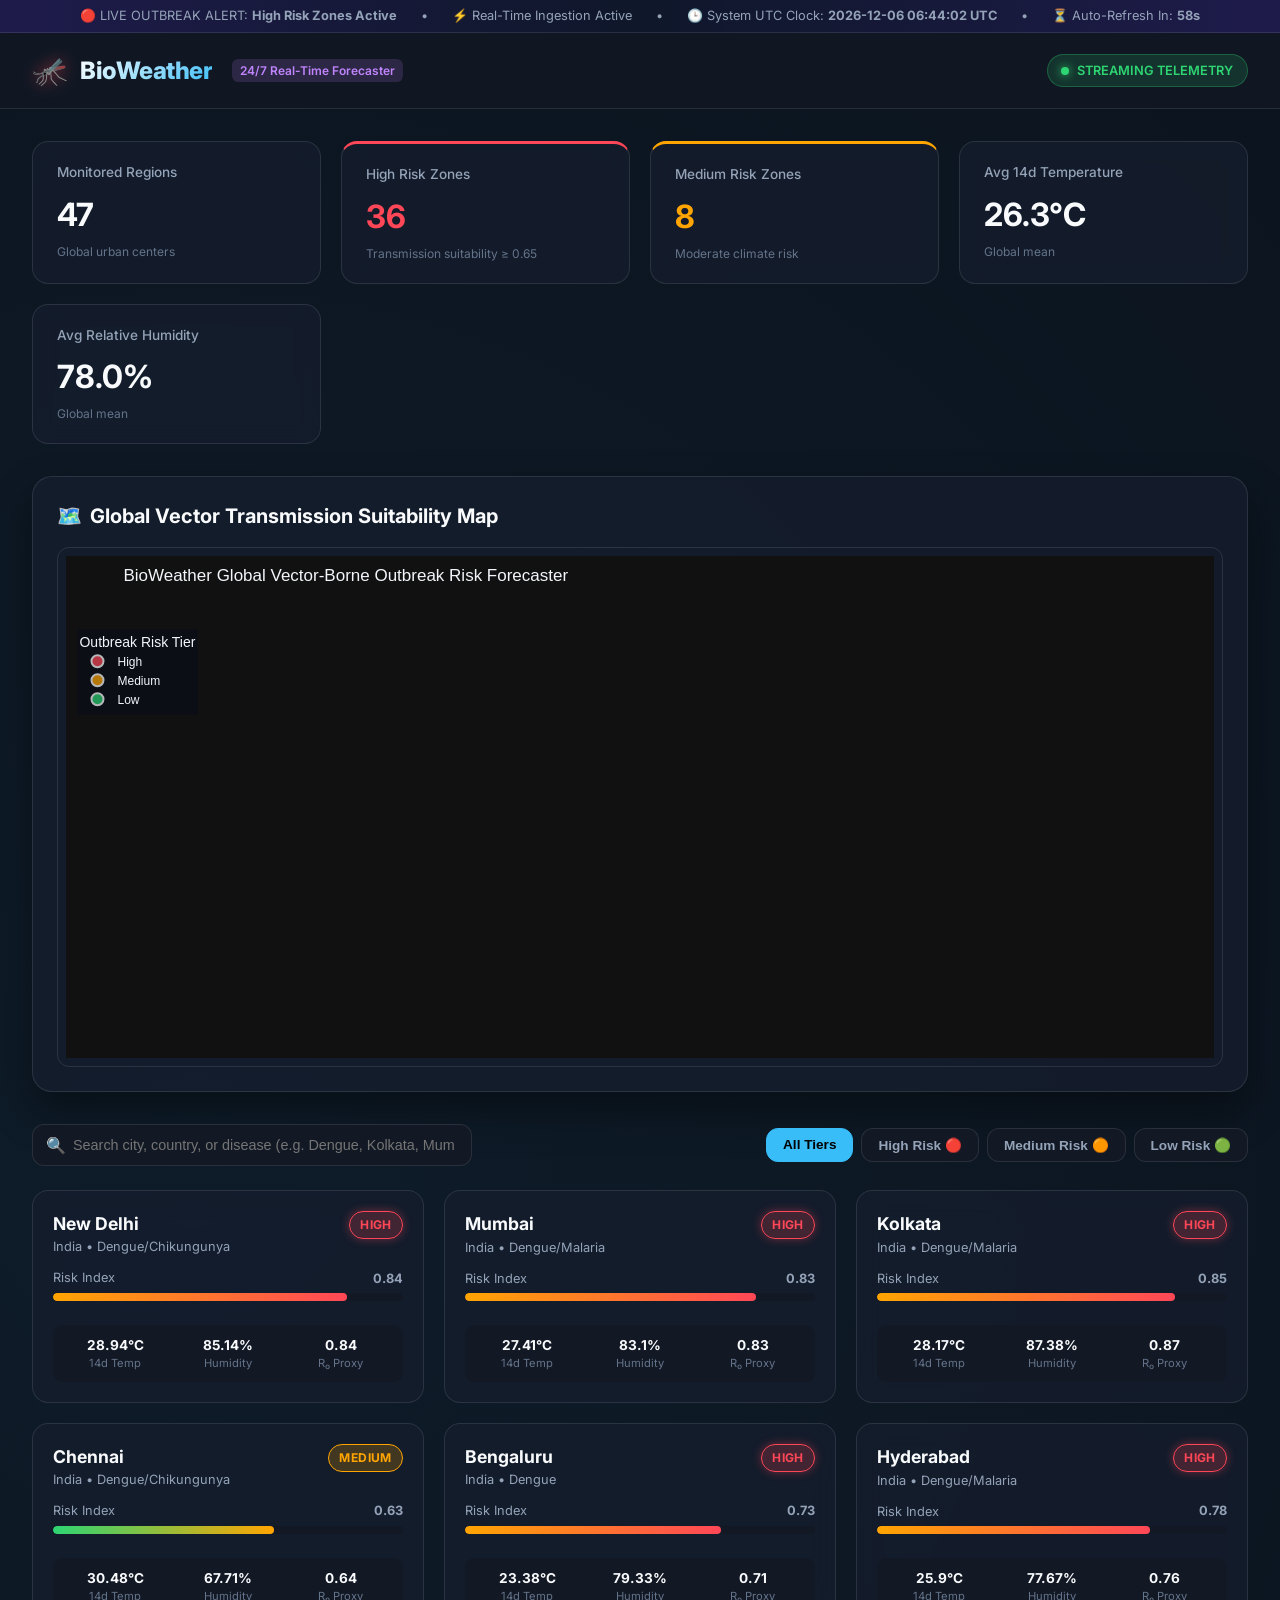
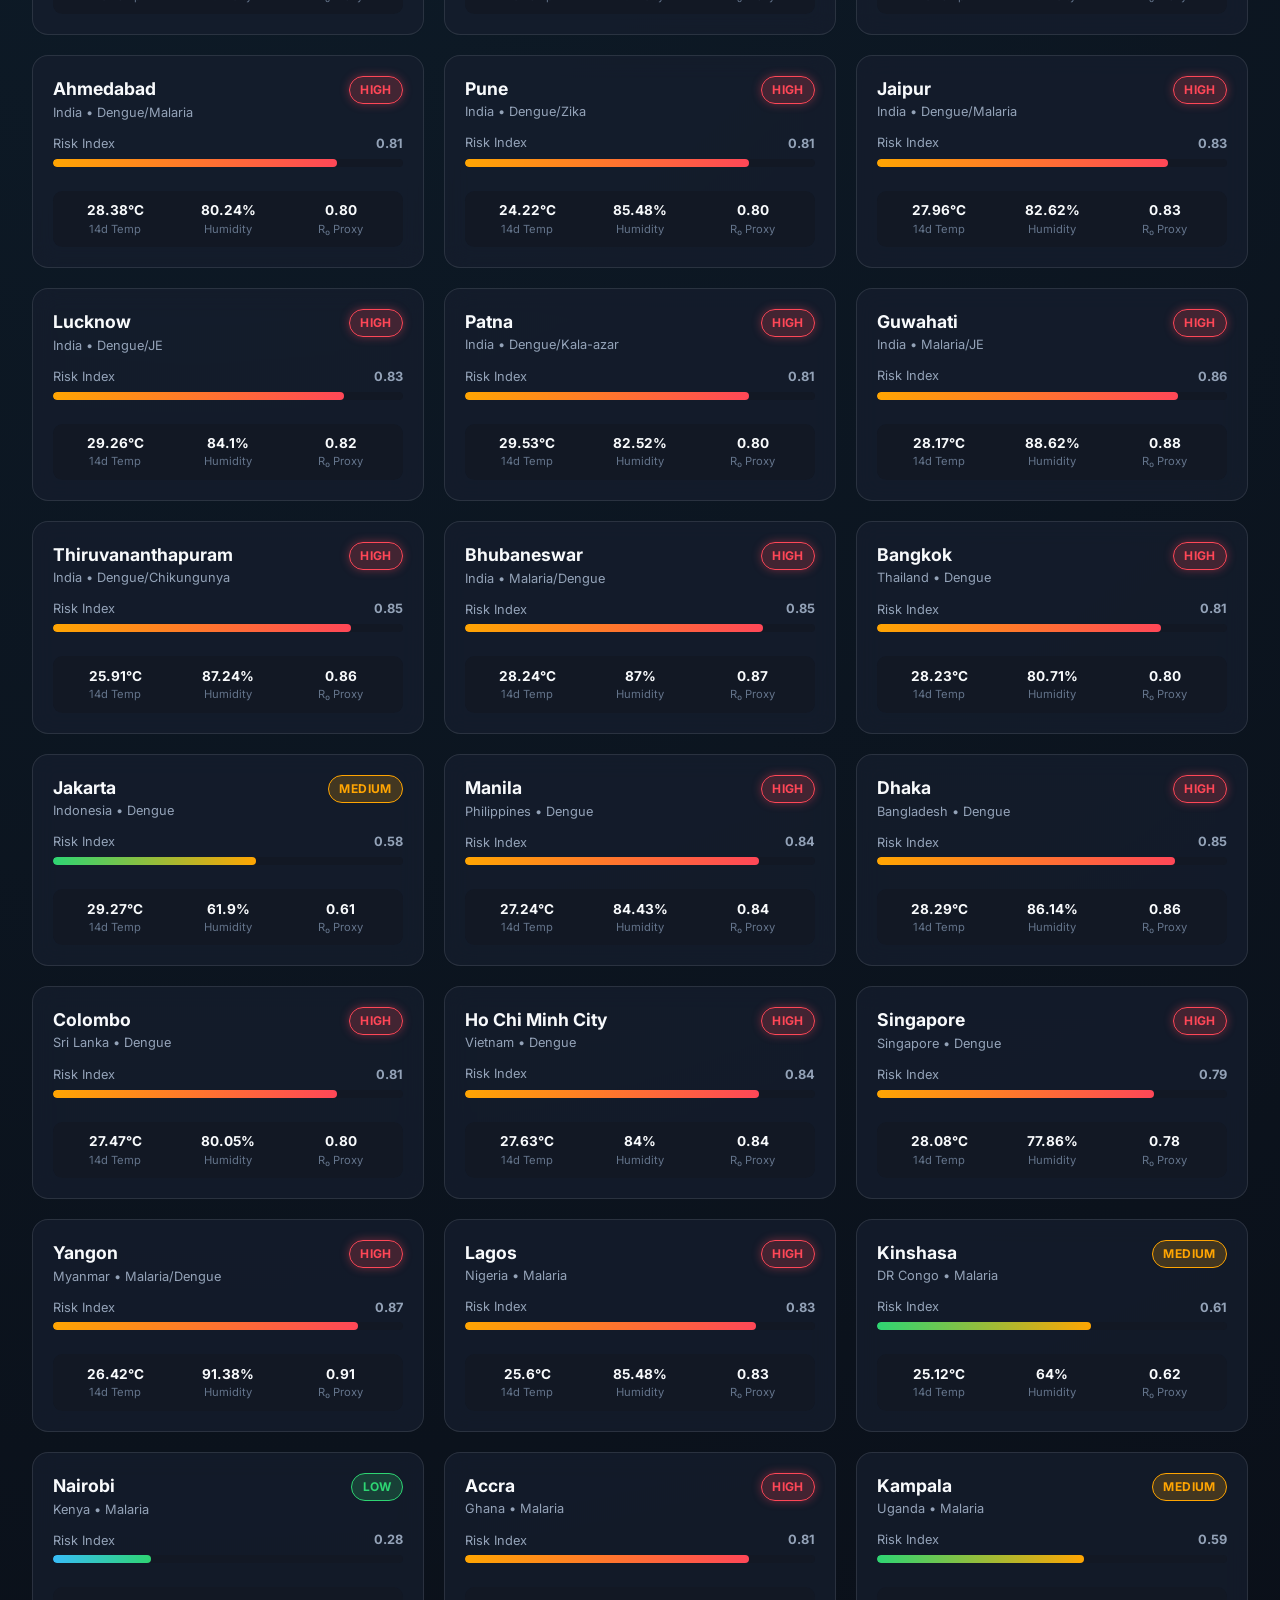
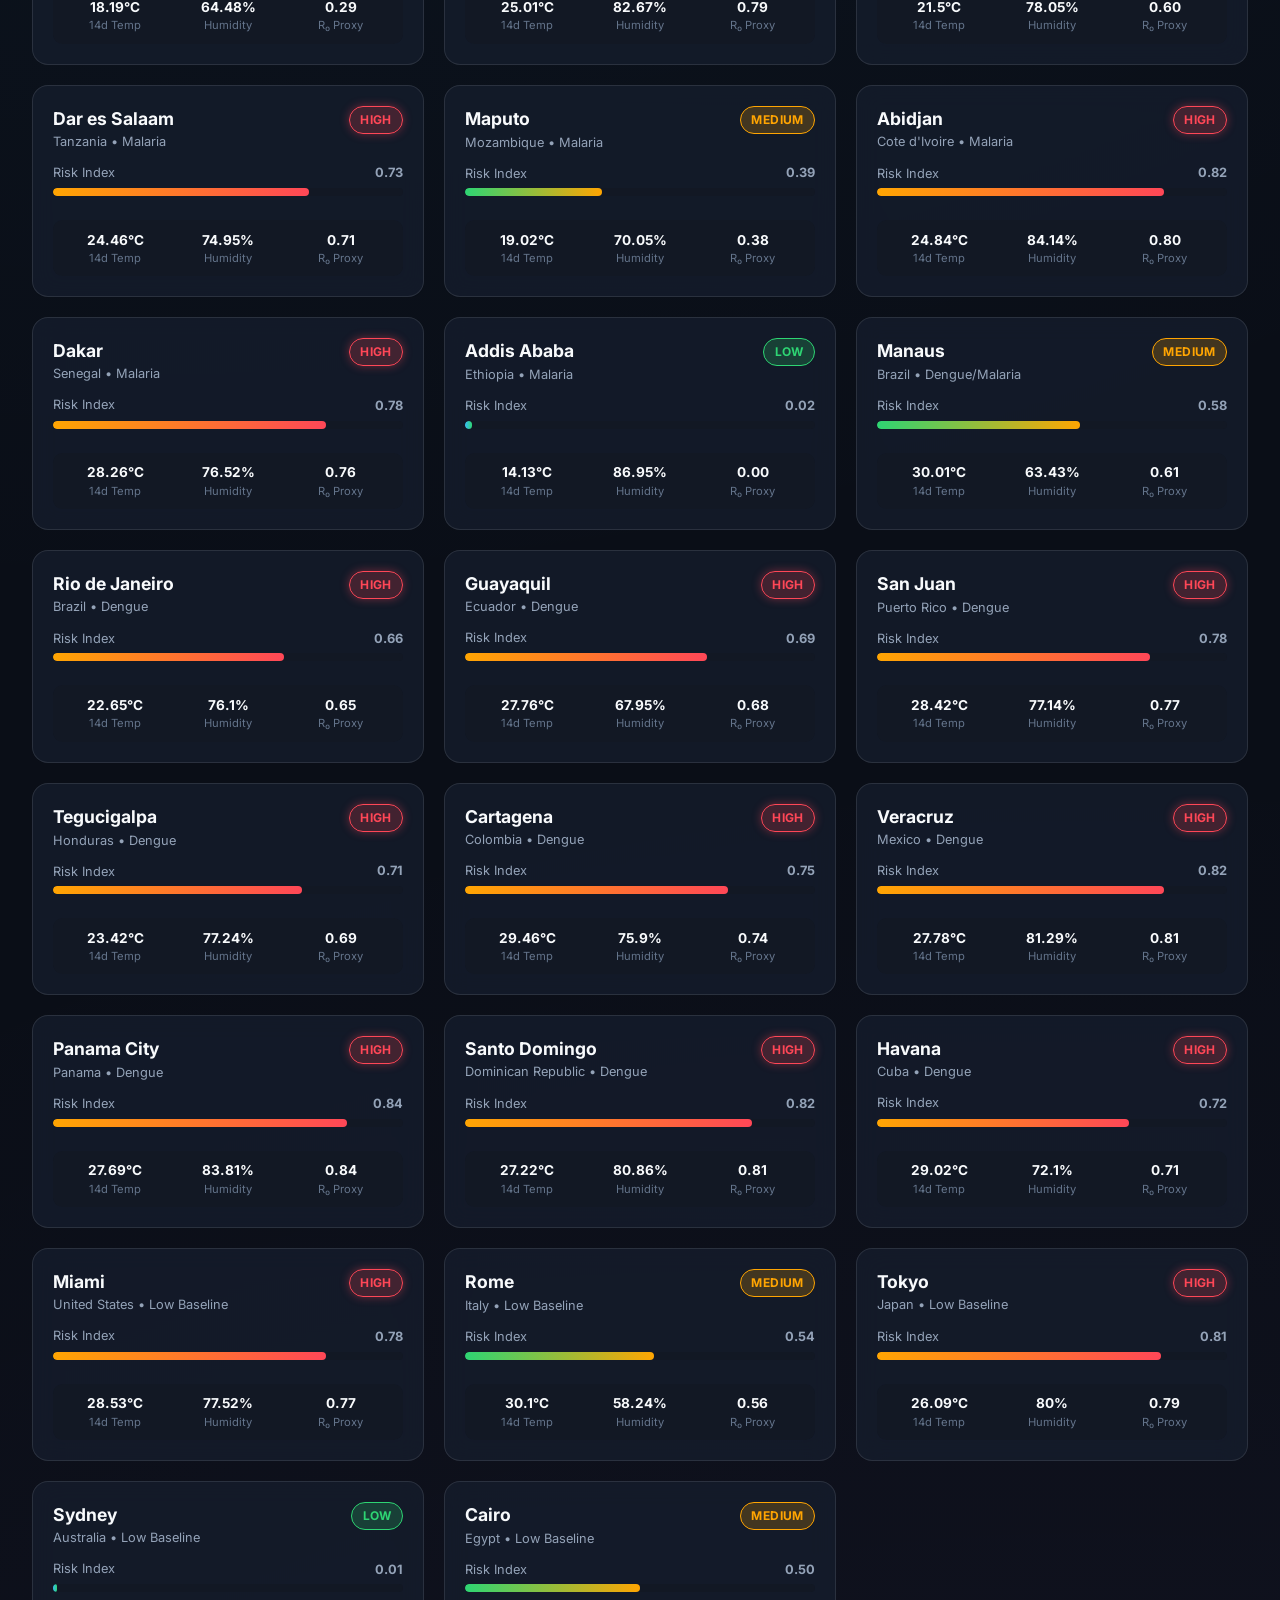
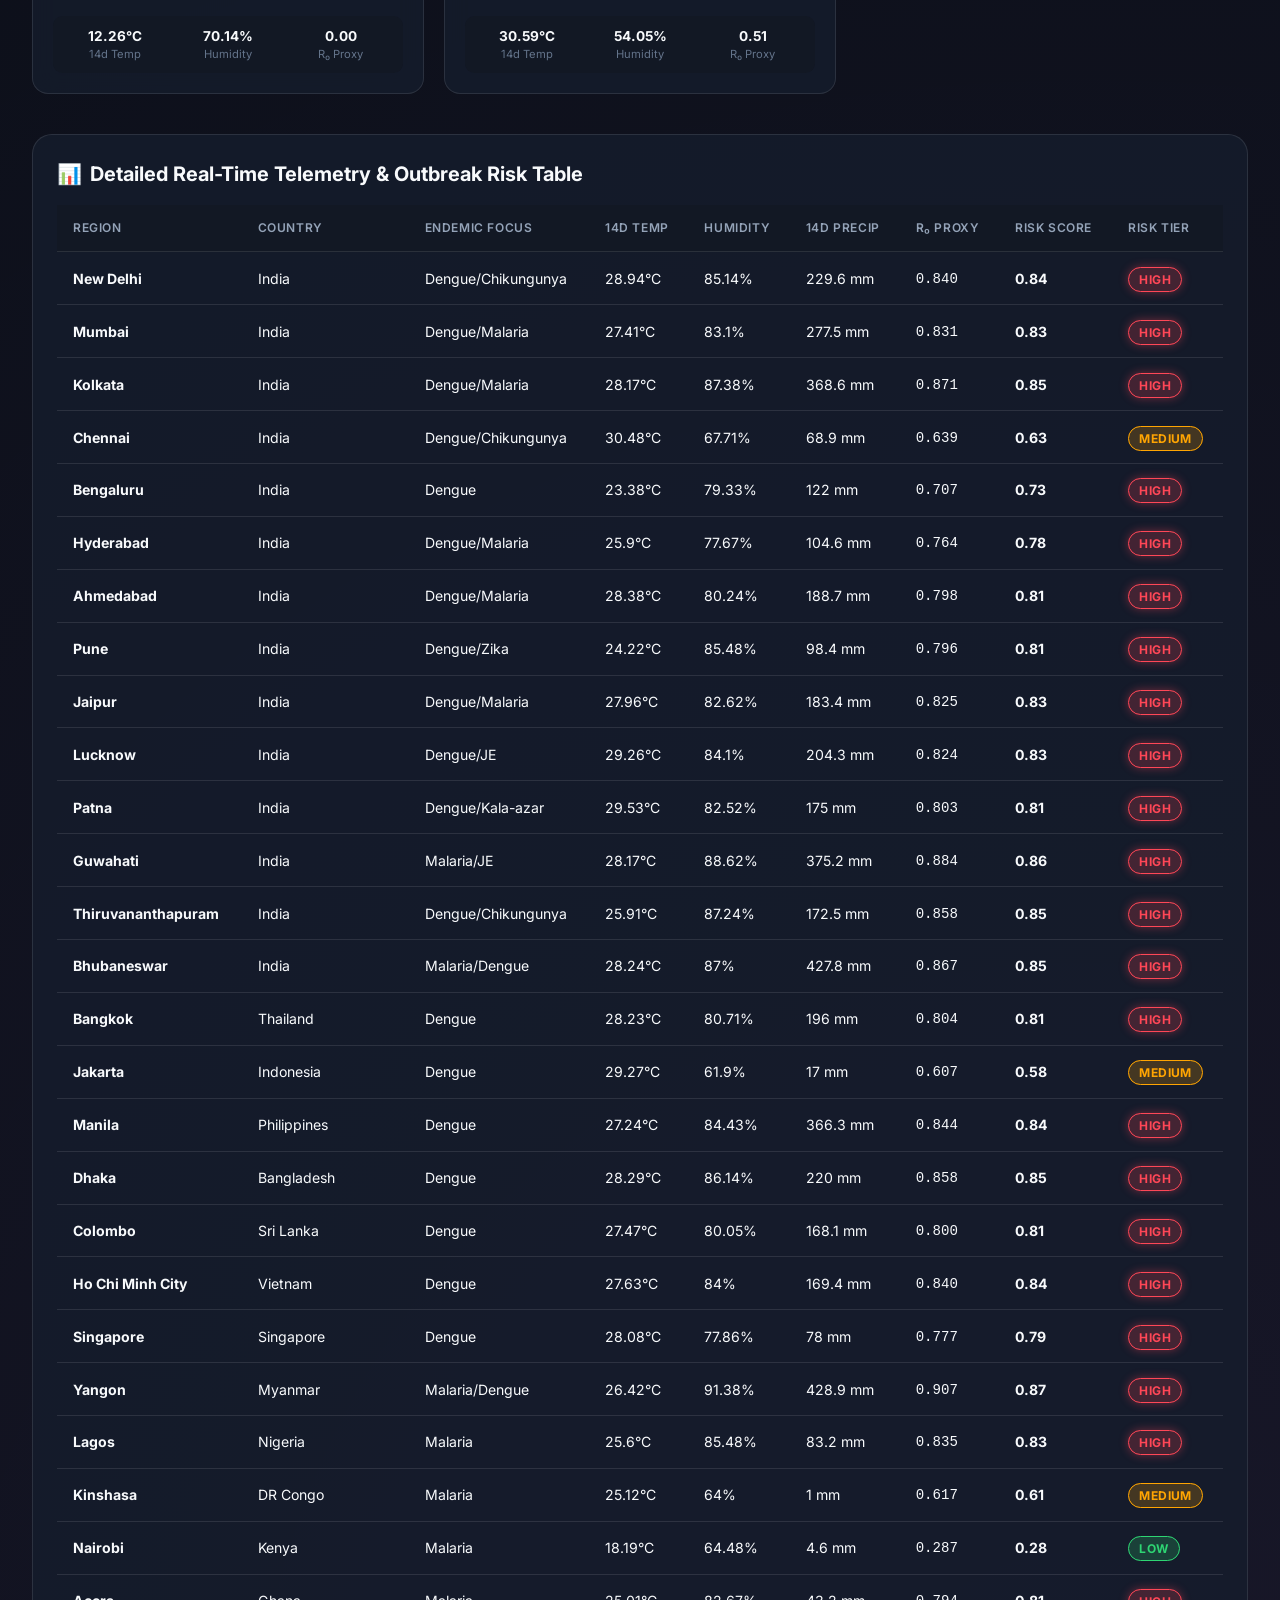
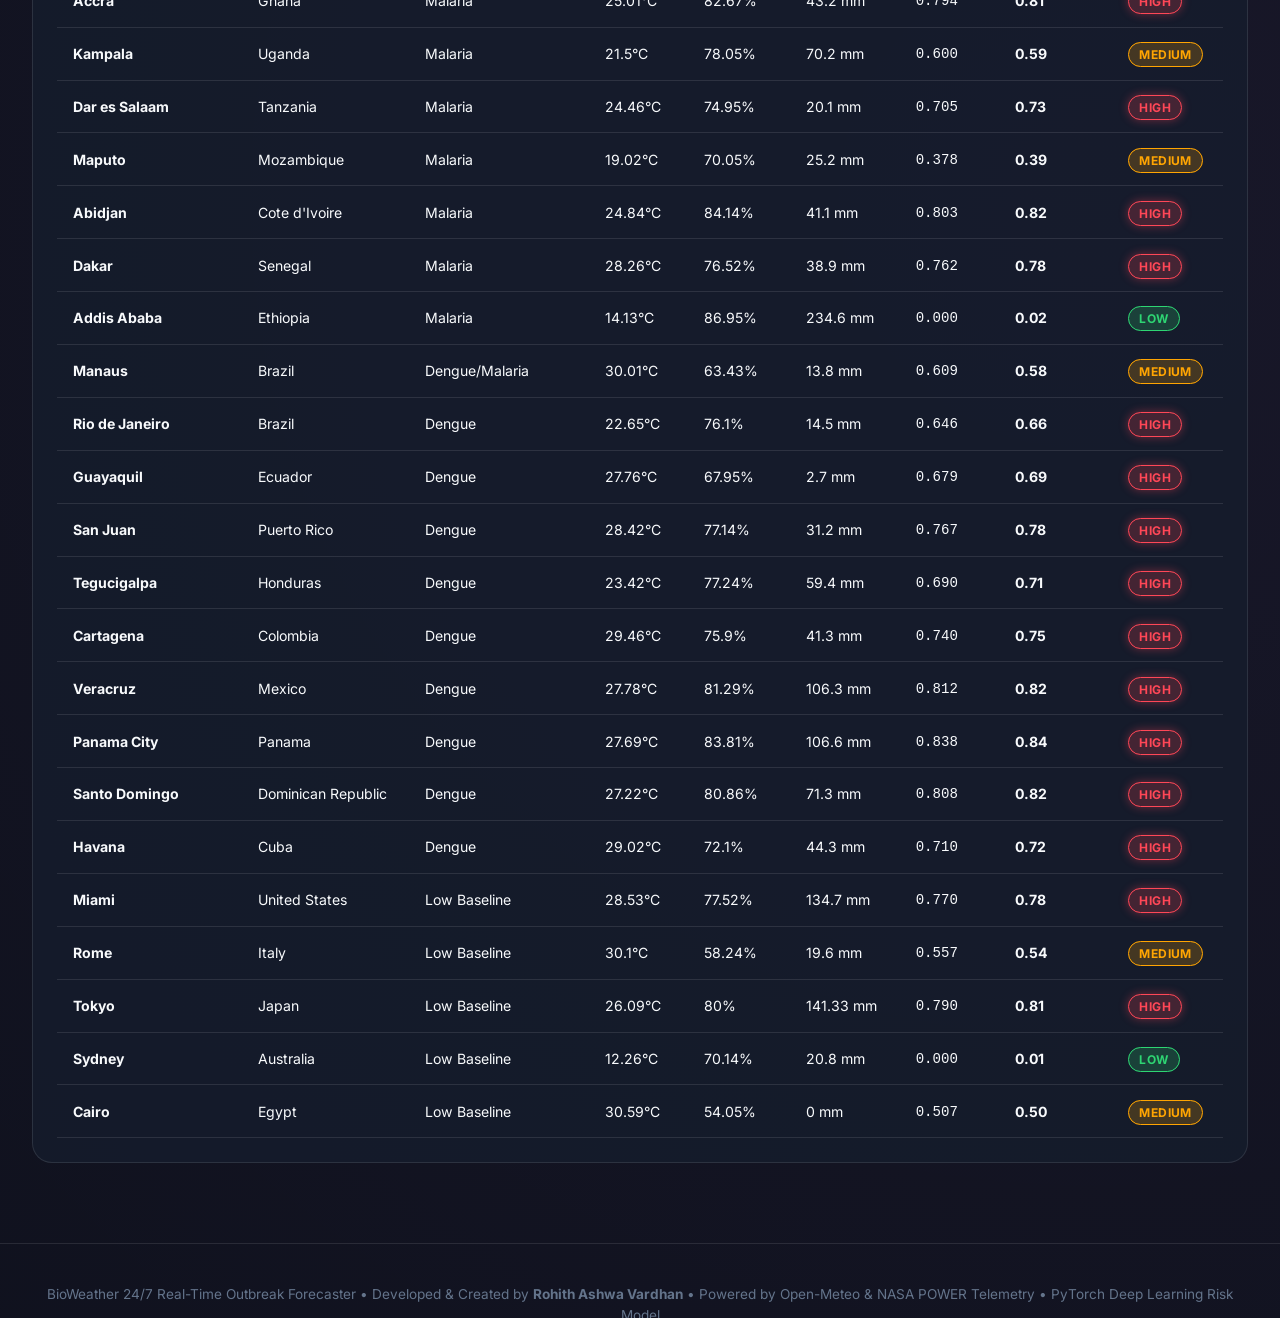
==== index.html @ ae25f43e "fix(vercel): simplify vercel.json and add root index.html redirect fallback to resolve DEPLOYMENT_NO" ====
<!DOCTYPE html>
<html lang="en">
<head>
  <meta charset="UTF-8">
  <meta http-equiv="refresh" content="0; url=docs/index.html">
  <title>BioWeather - Redirecting to Dashboard...</title>
  <script>window.location.href = "docs/index.html";</script>
</head>
<body>
  <p>Redirecting to <a href="docs/index.html">BioWeather Real-Time Outbreak Forecaster Dashboard</a>...</p>
</body>
</html>
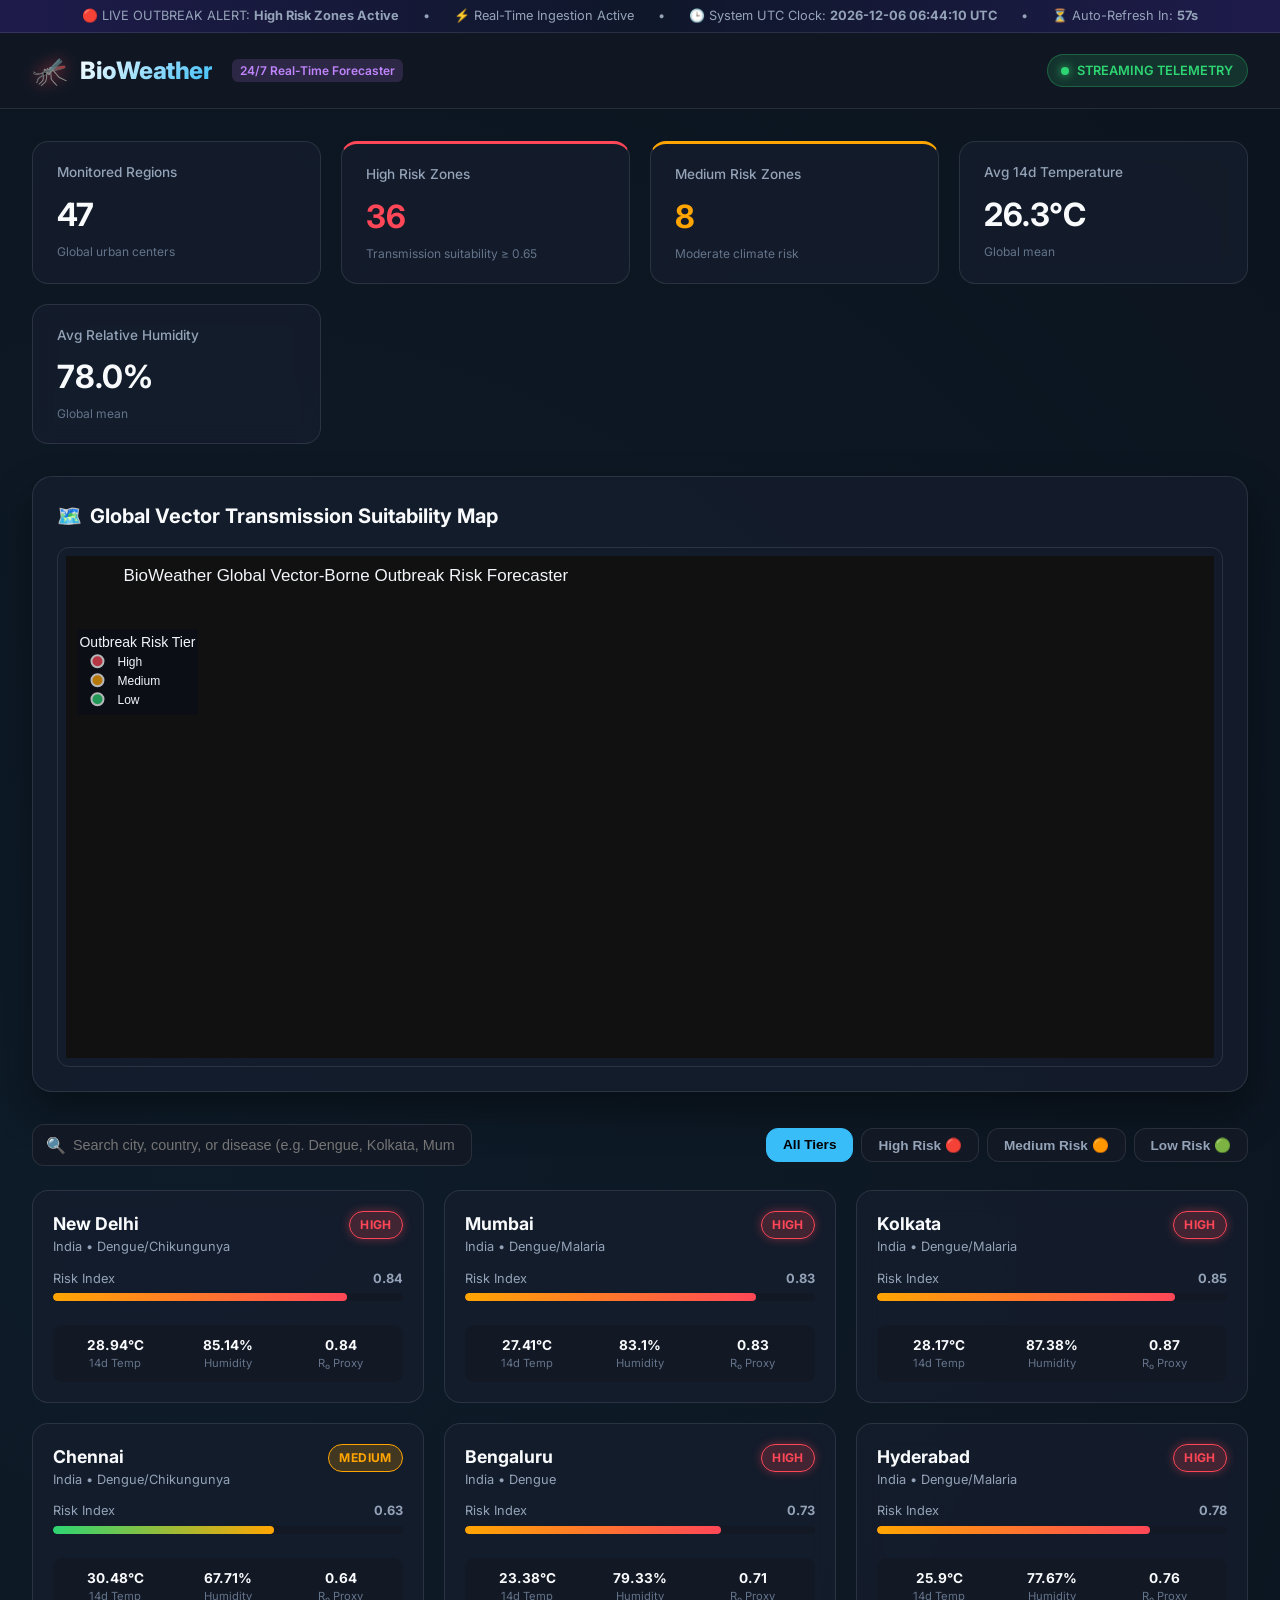
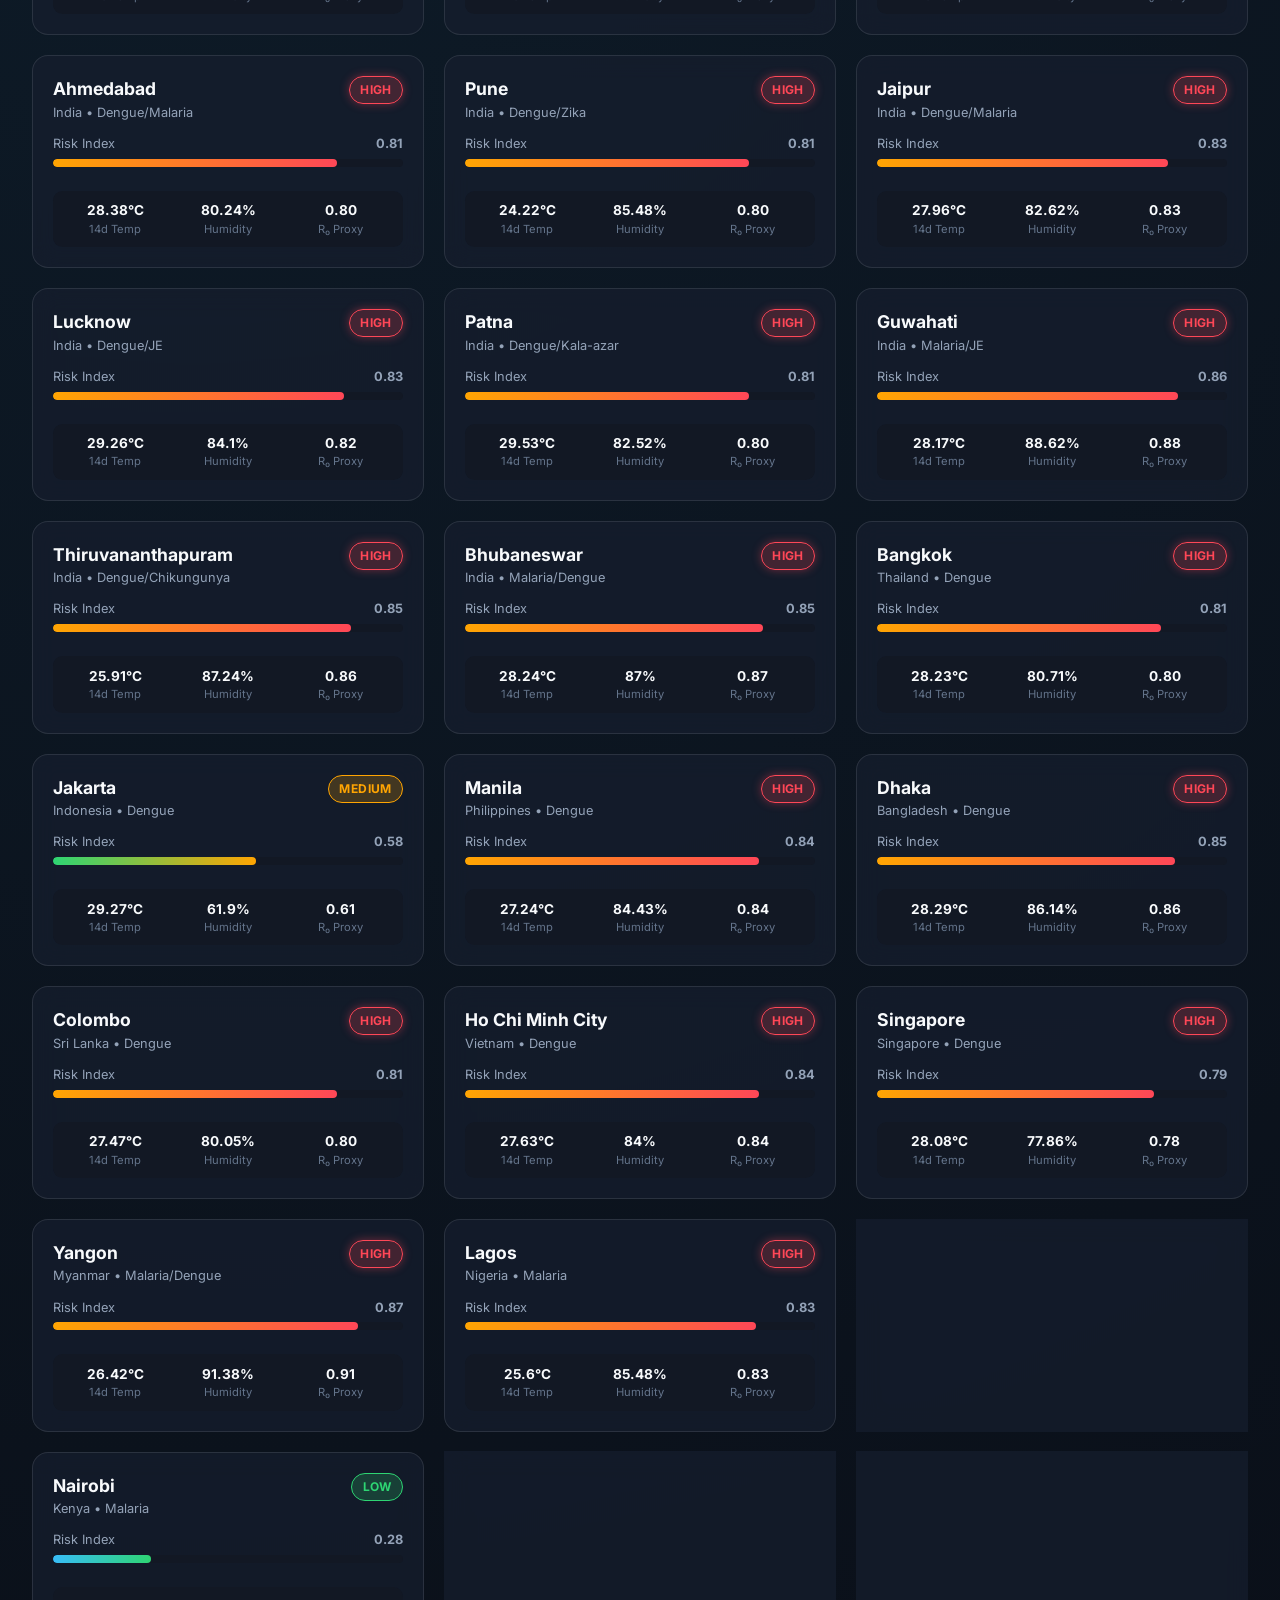
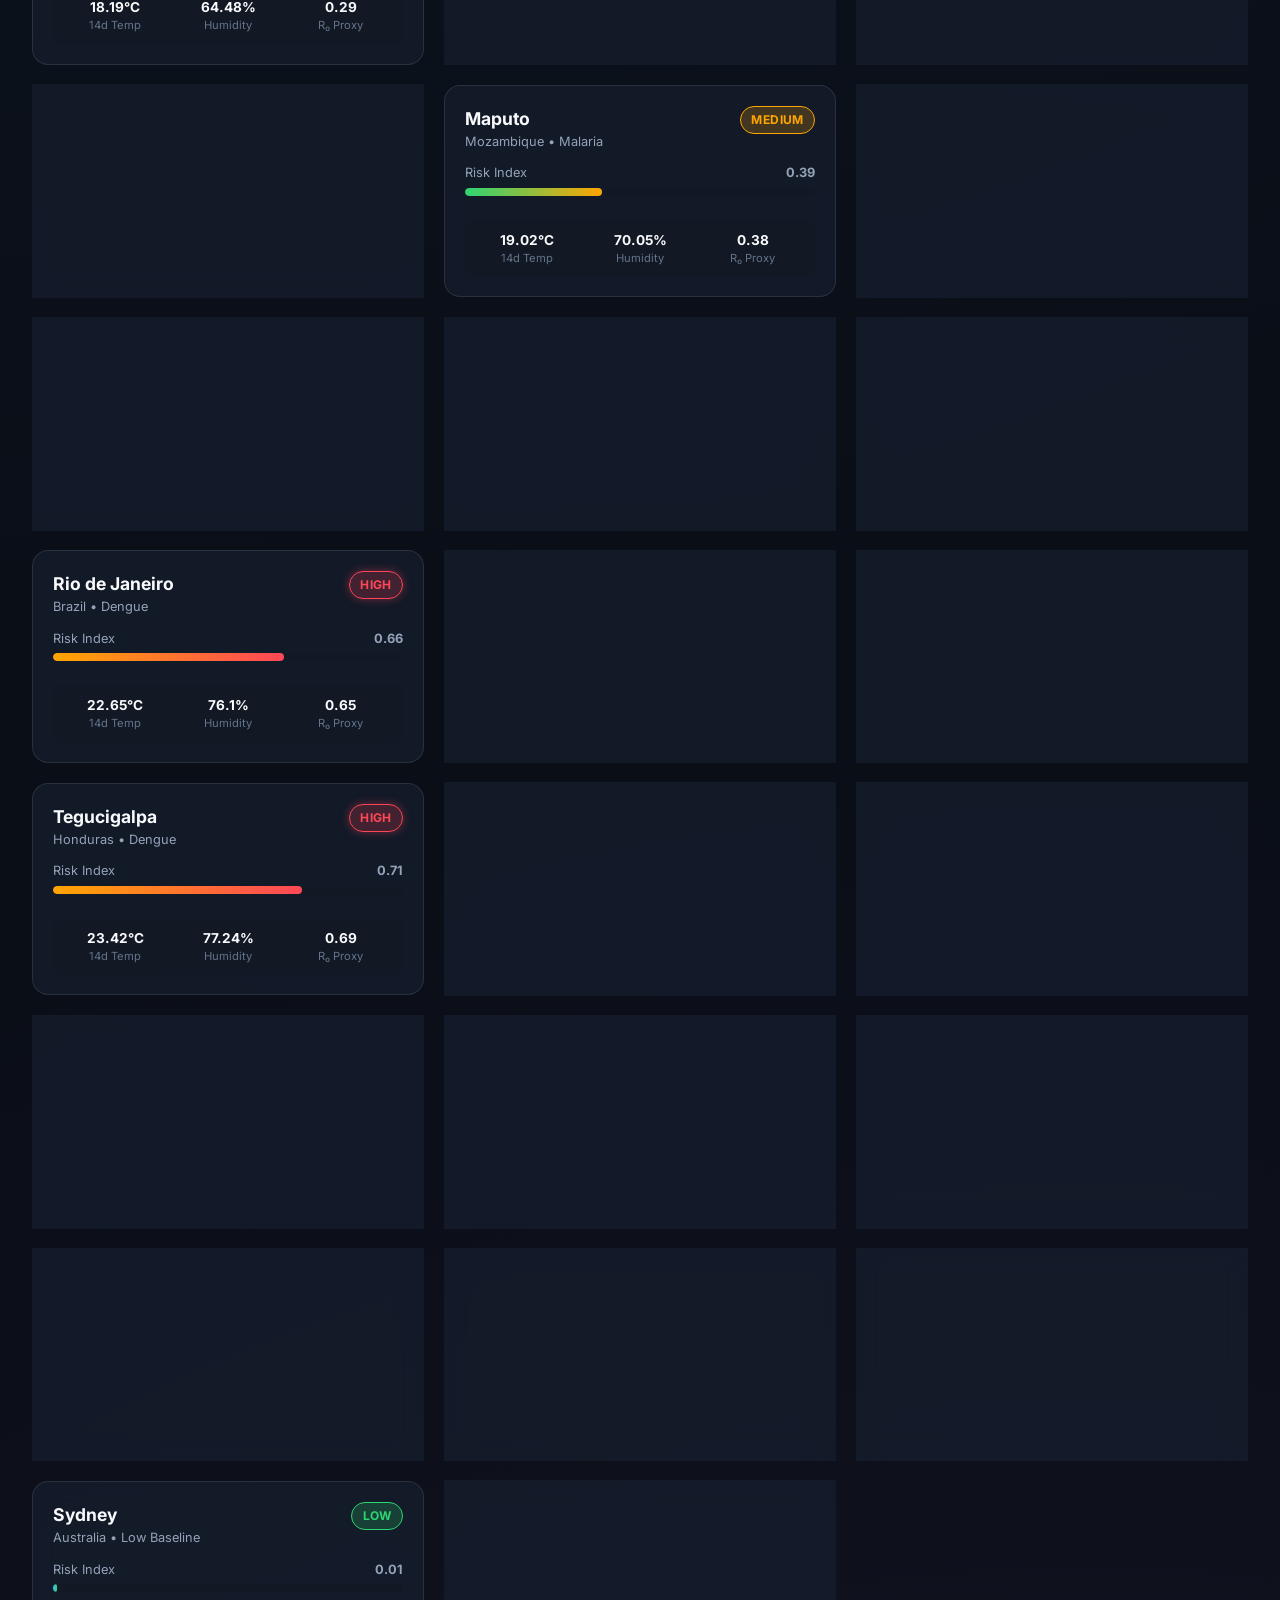
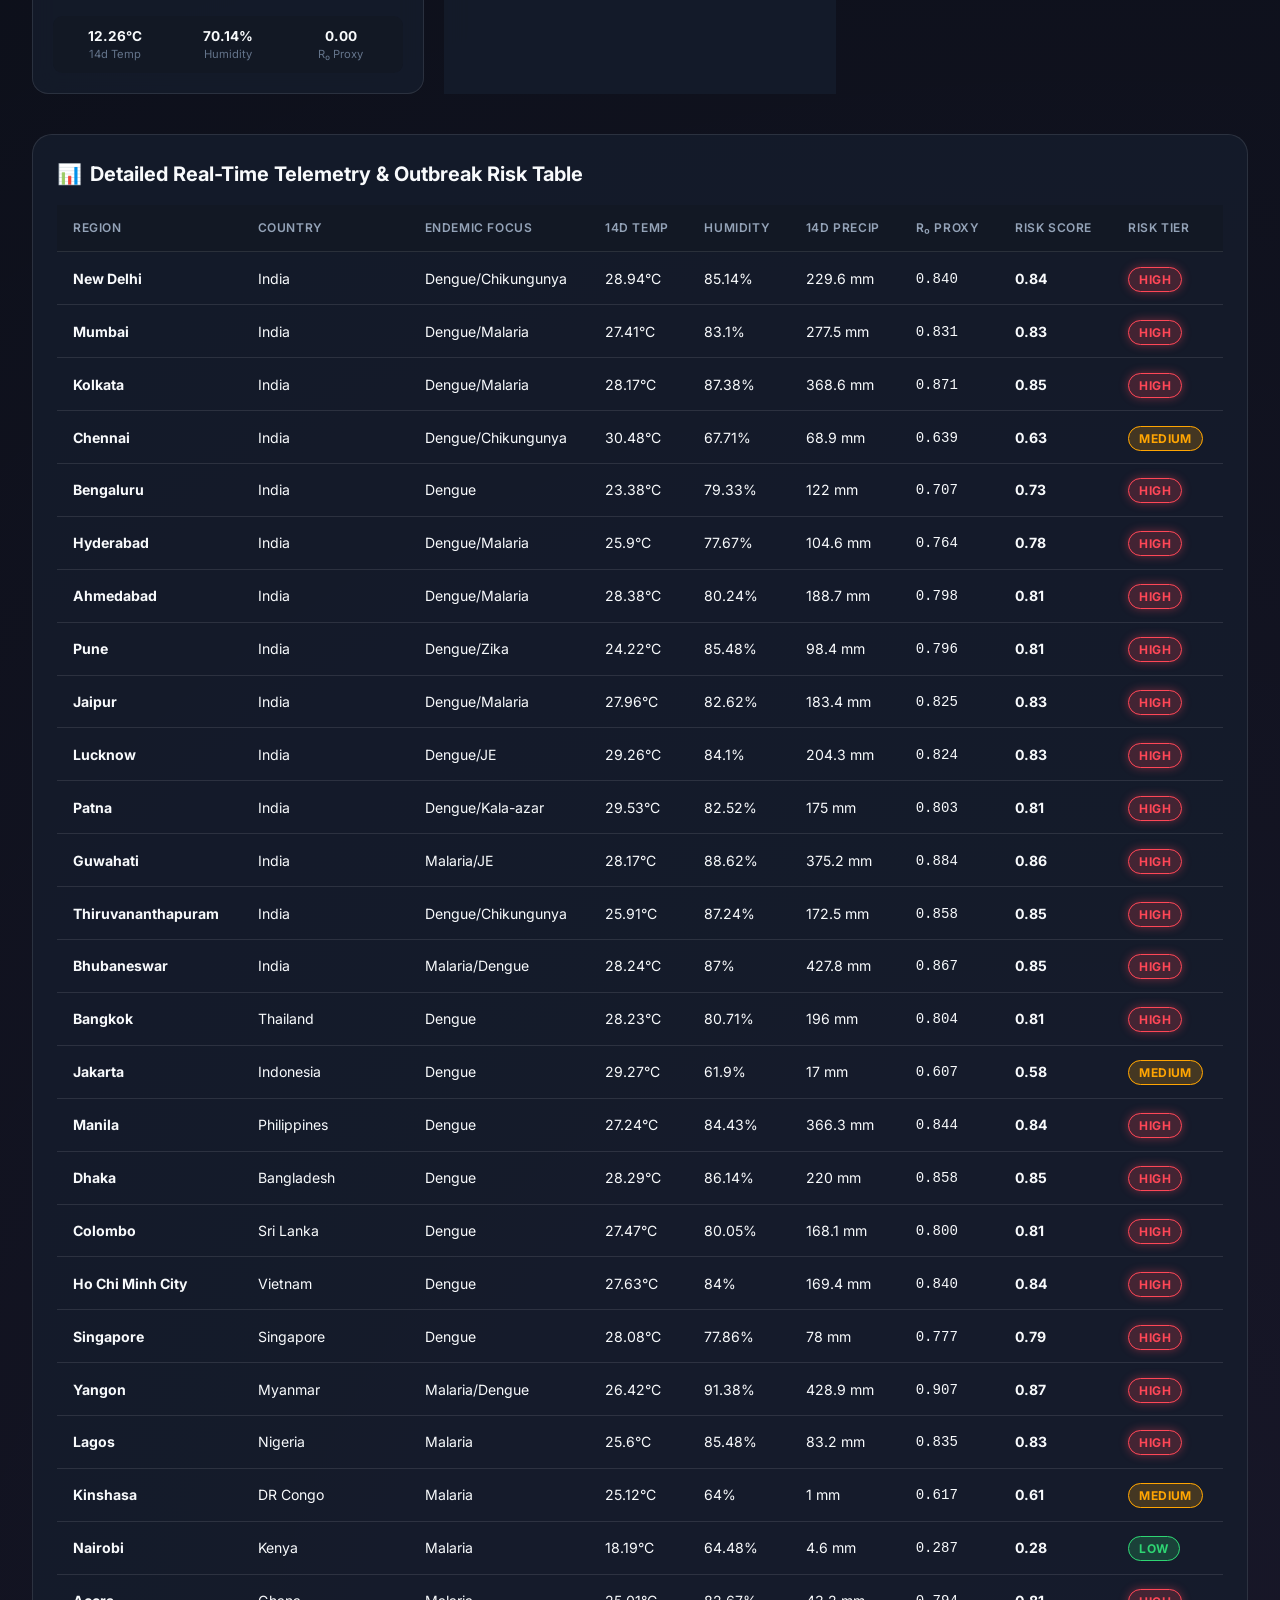
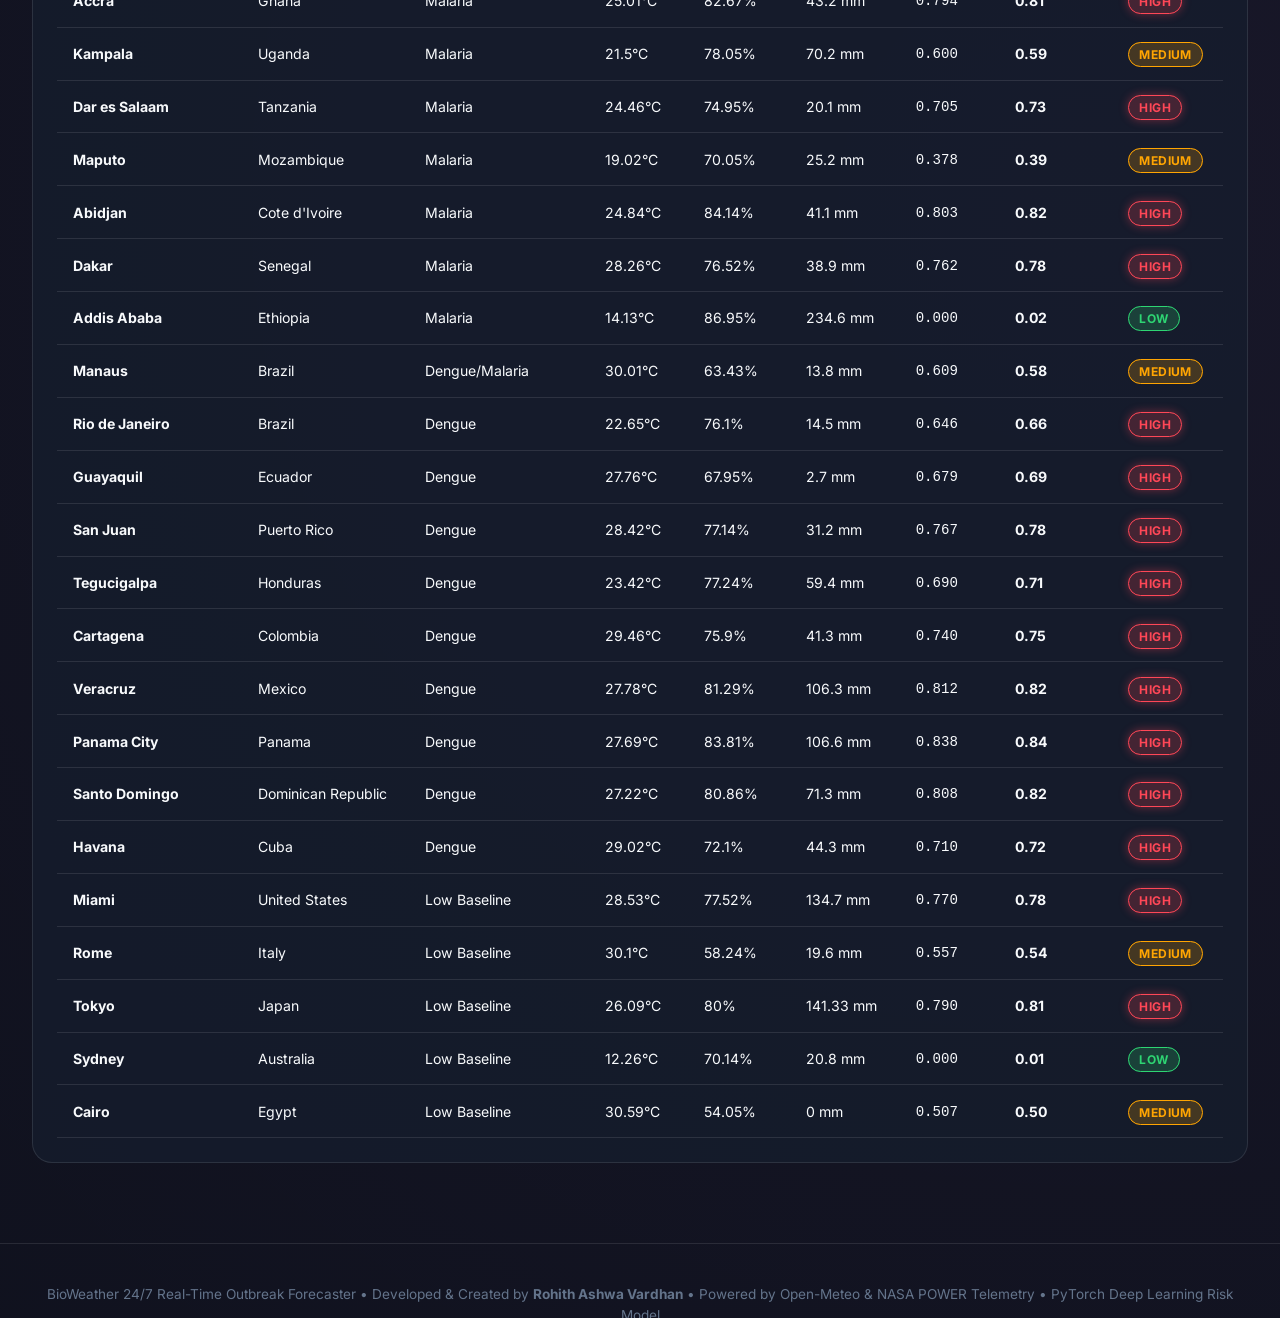
==== commit ecdf05b5: "feat(vercel): place web app dashboard at repository root for zero-config Vercel deployment" ====
--- a/index.html
+++ b/index.html
@@ -2,11 +2,186 @@
 <html lang="en">
 <head>
   <meta charset="UTF-8">
-  <meta http-equiv="refresh" content="0; url=docs/index.html">
-  <title>BioWeather - Redirecting to Dashboard...</title>
-  <script>window.location.href = "docs/index.html";</script>
+  <meta name="viewport" content="width=device-width, initial-scale=1.0">
+  <title>BioWeather - Real-Time Global Disease Outbreak Risk Forecaster</title>
+  <meta name="description" content="BioWeather is a 24/7 autonomous real-time disease outbreak risk forecaster created by Rohith Ashwa Vardhan. Uses Open-Meteo & NASA POWER telemetry with PyTorch neural networks to predict Dengue and Malaria vector transmission risks across 47 global urban regions.">
+  <meta name="keywords" content="BioWeather, Disease Outbreak Forecaster, Dengue Risk Map, Malaria Forecast, Rohith Ashwa Vardhan, Real-time Epidemiology, Vector Suitability, Climate Risk Model, PyTorch Outbreak Model">
+  <meta name="author" content="Rohith Ashwa Vardhan">
+  <meta name="robots" content="index, follow">
+
+  <!-- Open Graph / Facebook / LinkedIn Meta Tags -->
+  <meta property="og:type" content="website">
+  <meta property="og:title" content="BioWeather - Real-Time Global Outbreak Risk Forecaster">
+  <meta property="og:description" content="24/7 Autonomous Disease Outbreak Risk Forecaster created by Rohith Ashwa Vardhan. Monitors 47 global regions for Dengue, Malaria, and Zika transmission suitability.">
+  <meta property="og:image" content="latest_map.png">
+  <meta property="og:site_name" content="BioWeather">
+
+  <!-- Twitter Card Meta Tags -->
+  <meta name="twitter:card" content="summary_large_image">
+  <meta name="twitter:title" content="BioWeather - Real-Time Global Outbreak Risk Forecaster">
+  <meta name="twitter:description" content="24/7 Autonomous Disease Outbreak Risk Forecaster created by Rohith Ashwa Vardhan. Powered by PyTorch & Open-Meteo telemetry.">
+  <meta name="twitter:image" content="latest_map.png">
+
+  <!-- Fonts & Stylesheet -->
+  <link rel="preconnect" href="https://fonts.googleapis.com">
+  <link rel="preconnect" href="https://fonts.gstatic.com" crossorigin>
+  <link href="https://fonts.googleapis.com/css2?family=Inter:wght@400;500;600;700;800&display=swap" rel="stylesheet">
+  <link rel="stylesheet" href="styles.css">
+
+  <!-- Schema.org JSON-LD Structured Data for Google Indexing -->
+  <script type="application/ld+json">
+  {
+    "@context": "https://schema.org",
+    "@type": "WebApplication",
+    "name": "BioWeather Outbreak Forecaster",
+    "alternateName": "BioWeather",
+    "author": {
+      "@type": "Person",
+      "name": "Rohith Ashwa Vardhan"
+    },
+    "creator": {
+      "@type": "Person",
+      "name": "Rohith Ashwa Vardhan"
+    },
+    "description": "Autonomous global disease-outbreak-risk forecaster monitoring climate suitability for vector-borne diseases.",
+    "applicationCategory": "HealthApplication",
+    "operatingSystem": "All"
+  }
+  </script>
 </head>
 <body>
-  <p>Redirecting to <a href="docs/index.html">BioWeather Real-Time Outbreak Forecaster Dashboard</a>...</p>
+
+  <!-- Top Real-Time Ticker Bar -->
+  <div class="ticker-bar">
+    <div class="ticker-content">
+      <span>🔴 LIVE OUTBREAK ALERT: <strong>High Risk Zones Active</strong></span>
+      <span>•</span>
+      <span>⚡ Real-Time Ingestion Active</span>
+      <span>•</span>
+      <span>🕒 System UTC Clock: <strong id="utc-clock">00:00:00 UTC</strong></span>
+      <span>•</span>
+      <span>⏳ Auto-Refresh In: <strong id="refresh-counter">60s</strong></span>
+    </div>
+  </div>
+
+  <!-- Navigation Bar -->
+  <header class="navbar">
+    <div class="brand">
+      <span class="brand-icon">🦟</span>
+      <span class="brand-title">BioWeather</span>
+      <span class="brand-sub">24/7 Real-Time Forecaster</span>
+    </div>
+    <div class="nav-right">
+      <div class="live-badge">
+        <span class="pulse-dot"></span>
+        <span>STREAMING TELEMETRY</span>
+      </div>
+    </div>
+  </header>
+
+  <!-- Main App Container -->
+  <main class="container">
+
+    <!-- SEO Main Heading -->
+    <h1 style="position: absolute; width: 1px; height: 1px; padding: 0; margin: -1px; overflow: hidden; clip: rect(0, 0, 0, 0); border: 0;">BioWeather - 24/7 Real-Time Global Disease Outbreak Risk Forecaster by Rohith Ashwa Vardhan</h1>
+
+    <!-- Stat Telemetry Cards -->
+    <section class="stats-grid">
+      <div class="stat-card">
+        <div class="stat-label">Monitored Regions</div>
+        <div class="stat-value" id="stat-total">47</div>
+        <div class="stat-sub">Global urban centers</div>
+      </div>
+      <div class="stat-card" style="border-top: 3px solid var(--risk-high);">
+        <div class="stat-label">High Risk Zones</div>
+        <div class="stat-value" id="stat-high" style="color: var(--risk-high);">--</div>
+        <div class="stat-sub">Transmission suitability ≥ 0.65</div>
+      </div>
+      <div class="stat-card" style="border-top: 3px solid var(--risk-medium);">
+        <div class="stat-label">Medium Risk Zones</div>
+        <div class="stat-value" id="stat-med" style="color: var(--risk-medium);">--</div>
+        <div class="stat-sub">Moderate climate risk</div>
+      </div>
+      <div class="stat-card">
+        <div class="stat-label">Avg 14d Temperature</div>
+        <div class="stat-value" id="stat-avg-temp">--</div>
+        <div class="stat-sub">Global mean</div>
+      </div>
+      <div class="stat-card">
+        <div class="stat-label">Avg Relative Humidity</div>
+        <div class="stat-value" id="stat-avg-hum">--</div>
+        <div class="stat-sub">Global mean</div>
+      </div>
+    </section>
+
+    <!-- Interactive Global Map Section -->
+    <section class="map-section">
+      <div class="section-header">
+        <h2 class="section-title">
+          <span>🗺️</span> Global Vector Transmission Suitability Map
+        </h2>
+      </div>
+      <div class="map-container">
+        <iframe class="map-frame" src="latest_map.html" title="Interactive BioWeather Outbreak Risk Map"></iframe>
+      </div>
+    </section>
+
+    <!-- Controls Bar -->
+    <section class="controls-bar">
+      <div class="search-box">
+        <span class="search-icon">🔍</span>
+        <input type="text" id="search-input" class="search-input" placeholder="Search city, country, or disease (e.g. Dengue, Kolkata, Mumbai, Manila)...">
+      </div>
+      <div class="filter-pills">
+        <button class="pill active" data-filter="ALL">All Tiers</button>
+        <button class="pill" data-filter="HIGH">High Risk 🔴</button>
+        <button class="pill" data-filter="MEDIUM">Medium Risk 🟠</button>
+        <button class="pill" data-filter="LOW">Low Risk 🟢</button>
+      </div>
+    </section>
+
+    <!-- Region Cards Grid -->
+    <section class="cards-grid" id="cards-grid">
+      <!-- Dynamically populated via app.js -->
+    </section>
+
+    <!-- Detailed Data Table Section -->
+    <section class="table-section">
+      <div class="section-header">
+        <h2 class="section-title">
+          <span>📊</span> Detailed Real-Time Telemetry & Outbreak Risk Table
+        </h2>
+      </div>
+      <div class="table-wrapper">
+        <table class="data-table" id="data-table">
+          <thead>
+            <tr>
+              <th>Region</th>
+              <th>Country</th>
+              <th>Endemic Focus</th>
+              <th>14d Temp</th>
+              <th>Humidity</th>
+              <th>14d Precip</th>
+              <th>R₀ Proxy</th>
+              <th>Risk Score</th>
+              <th>Risk Tier</th>
+            </tr>
+          </thead>
+          <tbody id="table-body">
+            <!-- Dynamically populated via app.js -->
+          </tbody>
+        </table>
+      </div>
+    </section>
+
+  </main>
+
+  <!-- Footer -->
+  <footer>
+    <p>BioWeather 24/7 Real-Time Outbreak Forecaster • Developed & Created by <strong>Rohith Ashwa Vardhan</strong> • Powered by Open-Meteo & NASA POWER Telemetry • PyTorch Deep Learning Risk Model</p>
+  </footer>
+
+  <script src="data_embedded.js"></script>
+  <script src="app.js"></script>
 </body>
 </html>
--- a/styles.css
+++ b/styles.css
@@ -0,0 +1,450 @@
+:root {
+  --bg-primary: #0a0e17;
+  --bg-secondary: #121824;
+  --bg-card: rgba(22, 30, 46, 0.75);
+  --bg-glass: rgba(18, 24, 36, 0.85);
+  --border-glass: rgba(255, 255, 255, 0.1);
+  --text-primary: #f8fafc;
+  --text-secondary: #94a3b8;
+  --text-muted: #64748b;
+  --accent-blue: #38bdf8;
+  --accent-purple: #c084fc;
+  --risk-high: #ff4757;
+  --risk-high-glow: rgba(255, 71, 87, 0.4);
+  --risk-medium: #ffa502;
+  --risk-medium-glow: rgba(255, 165, 2, 0.4);
+  --risk-low: #2ed573;
+  --risk-low-glow: rgba(46, 213, 115, 0.4);
+  --font-family: 'Inter', -apple-system, BlinkMacSystemFont, "Segoe UI", Roboto, sans-serif;
+}
+
+* {
+  box-sizing: border-box;
+  margin: 0;
+  padding: 0;
+}
+
+body {
+  background-color: var(--bg-primary);
+  color: var(--text-primary);
+  font-family: var(--font-family);
+  min-height: 100vh;
+  line-height: 1.5;
+  overflow-x: hidden;
+  background-image: 
+    radial-gradient(circle at 15% 15%, rgba(56, 189, 248, 0.08) 0%, transparent 40%),
+    radial-gradient(circle at 85% 85%, rgba(192, 132, 252, 0.08) 0%, transparent 40%);
+}
+
+/* Top Ticker Bar */
+.ticker-bar {
+  background: linear-gradient(90deg, #1e1b4b, #0f172a, #1e1b4b);
+  border-bottom: 1px solid var(--border-glass);
+  padding: 0.4rem 1rem;
+  font-size: 0.8rem;
+  color: var(--text-secondary);
+  overflow: hidden;
+}
+
+.ticker-content {
+  display: flex;
+  justify-content: center;
+  align-items: center;
+  gap: 1.5rem;
+  white-space: nowrap;
+}
+
+/* Header Navbar */
+.navbar {
+  display: flex;
+  justify-content: space-between;
+  align-items: center;
+  padding: 1rem 2rem;
+  background: var(--bg-glass);
+  backdrop-filter: blur(12px);
+  -webkit-backdrop-filter: blur(12px);
+  border-bottom: 1px solid var(--border-glass);
+  position: sticky;
+  top: 0;
+  z-index: 100;
+}
+
+.brand {
+  display: flex;
+  align-items: center;
+  gap: 0.75rem;
+}
+
+.brand-icon {
+  font-size: 1.8rem;
+  filter: drop-shadow(0 0 8px rgba(255, 71, 87, 0.6));
+}
+
+.brand-title {
+  font-size: 1.5rem;
+  font-weight: 800;
+  background: linear-gradient(135deg, #ffffff 0%, var(--accent-blue) 100%);
+  -webkit-background-clip: text;
+  -webkit-text-fill-color: transparent;
+  letter-spacing: -0.02em;
+}
+
+.brand-sub {
+  font-size: 0.75rem;
+  color: var(--accent-purple);
+  padding: 0.15rem 0.5rem;
+  border-radius: 0.4rem;
+  background: rgba(192, 132, 252, 0.15);
+  margin-left: 0.5rem;
+  font-weight: 600;
+}
+
+.live-badge {
+  display: flex;
+  align-items: center;
+  gap: 0.5rem;
+  padding: 0.35rem 0.85rem;
+  border-radius: 9999px;
+  background: rgba(46, 213, 115, 0.15);
+  border: 1px solid rgba(46, 213, 115, 0.3);
+  color: var(--risk-low);
+  font-size: 0.8rem;
+  font-weight: 600;
+}
+
+.pulse-dot {
+  width: 8px;
+  height: 8px;
+  border-radius: 50%;
+  background-color: var(--risk-low);
+  box-shadow: 0 0 10px var(--risk-low);
+  animation: pulse 1.8s infinite;
+}
+
+@keyframes pulse {
+  0% { transform: scale(0.95); box-shadow: 0 0 0 0 rgba(46, 213, 115, 0.7); }
+  70% { transform: scale(1); box-shadow: 0 0 0 8px rgba(46, 213, 115, 0); }
+  100% { transform: scale(0.95); box-shadow: 0 0 0 0 rgba(46, 213, 115, 0); }
+}
+
+/* Container */
+.container {
+  max-width: 1400px;
+  margin: 0 auto;
+  padding: 2rem;
+}
+
+/* Hero & Telemetry Grid */
+.stats-grid {
+  display: grid;
+  grid-template-columns: repeat(auto-fit, minmax(240px, 1fr));
+  gap: 1.25rem;
+  margin-bottom: 2rem;
+}
+
+.stat-card {
+  background: var(--bg-card);
+  backdrop-filter: blur(10px);
+  border: 1px solid var(--border-glass);
+  border-radius: 1rem;
+  padding: 1.25rem 1.5rem;
+  transition: transform 0.2s ease, border-color 0.2s ease;
+}
+
+.stat-card:hover {
+  transform: translateY(-2px);
+  border-color: rgba(255, 255, 255, 0.25);
+}
+
+.stat-label {
+  font-size: 0.85rem;
+  color: var(--text-secondary);
+  font-weight: 500;
+  margin-bottom: 0.5rem;
+}
+
+.stat-value {
+  font-size: 2rem;
+  font-weight: 700;
+}
+
+.stat-sub {
+  font-size: 0.75rem;
+  color: var(--text-muted);
+  margin-top: 0.25rem;
+}
+
+/* Interactive Map Section */
+.map-section {
+  background: var(--bg-card);
+  border: 1px solid var(--border-glass);
+  border-radius: 1.25rem;
+  padding: 1.5rem;
+  margin-bottom: 2rem;
+  box-shadow: 0 20px 40px rgba(0, 0, 0, 0.4);
+}
+
+.section-header {
+  display: flex;
+  justify-content: space-between;
+  align-items: center;
+  margin-bottom: 1rem;
+  flex-wrap: wrap;
+  gap: 1rem;
+}
+
+.section-title {
+  font-size: 1.25rem;
+  font-weight: 700;
+  display: flex;
+  align-items: center;
+  gap: 0.5rem;
+}
+
+.map-container {
+  width: 100%;
+  height: 520px;
+  border-radius: 0.75rem;
+  overflow: hidden;
+  border: 1px solid var(--border-glass);
+}
+
+iframe.map-frame {
+  width: 100%;
+  height: 100%;
+  border: none;
+}
+
+/* Controls Bar */
+.controls-bar {
+  display: flex;
+  justify-content: space-between;
+  align-items: center;
+  gap: 1rem;
+  margin-bottom: 1.5rem;
+  flex-wrap: wrap;
+}
+
+.search-box {
+  position: relative;
+  flex: 1;
+  max-width: 440px;
+}
+
+.search-input {
+  width: 100%;
+  padding: 0.75rem 1rem 0.75rem 2.5rem;
+  background: var(--bg-secondary);
+  border: 1px solid var(--border-glass);
+  border-radius: 0.75rem;
+  color: var(--text-primary);
+  font-size: 0.9rem;
+  outline: none;
+  transition: border-color 0.2s ease;
+}
+
+.search-input:focus {
+  border-color: var(--accent-blue);
+}
+
+.search-icon {
+  position: absolute;
+  left: 0.9rem;
+  top: 50%;
+  transform: translateY(-50%);
+  color: var(--text-muted);
+}
+
+.filter-pills {
+  display: flex;
+  gap: 0.5rem;
+}
+
+.pill {
+  padding: 0.5rem 1rem;
+  border-radius: 0.75rem;
+  background: var(--bg-secondary);
+  border: 1px solid var(--border-glass);
+  color: var(--text-secondary);
+  font-size: 0.85rem;
+  font-weight: 600;
+  cursor: pointer;
+  transition: all 0.2s ease;
+}
+
+.pill:hover, .pill.active {
+  background: var(--accent-blue);
+  color: #000;
+  border-color: var(--accent-blue);
+}
+
+/* Region Cards Grid */
+.cards-grid {
+  display: grid;
+  grid-template-columns: repeat(auto-fill, minmax(320px, 1fr));
+  gap: 1.25rem;
+  margin-bottom: 2.5rem;
+}
+
+.region-card {
+  background: var(--bg-card);
+  backdrop-filter: blur(12px);
+  border: 1px solid var(--border-glass);
+  border-radius: 1rem;
+  padding: 1.25rem;
+  transition: all 0.25s cubic-bezier(0.4, 0, 0.2, 1);
+  display: flex;
+  flex-direction: column;
+  justify-content: space-between;
+}
+
+.region-card:hover {
+  transform: translateY(-4px);
+  box-shadow: 0 12px 24px rgba(0, 0, 0, 0.5);
+  border-color: rgba(255, 255, 255, 0.25);
+}
+
+.card-top {
+  display: flex;
+  justify-content: space-between;
+  align-items: flex-start;
+  margin-bottom: 0.75rem;
+}
+
+.region-name {
+  font-size: 1.1rem;
+  font-weight: 700;
+}
+
+.region-country {
+  font-size: 0.8rem;
+  color: var(--text-secondary);
+}
+
+.tier-badge {
+  padding: 0.25rem 0.65rem;
+  border-radius: 9999px;
+  font-size: 0.75rem;
+  font-weight: 700;
+  text-transform: uppercase;
+  letter-spacing: 0.03em;
+}
+
+.tier-badge.high {
+  background: rgba(255, 71, 87, 0.2);
+  border: 1px solid var(--risk-high);
+  color: var(--risk-high);
+  box-shadow: 0 0 10px var(--risk-high-glow);
+}
+
+.tier-badge.medium {
+  background: rgba(255, 165, 2, 0.2);
+  border: 1px solid var(--risk-medium);
+  color: var(--risk-medium);
+}
+
+.tier-badge.low {
+  background: rgba(46, 213, 115, 0.2);
+  border: 1px solid var(--risk-low);
+  color: var(--risk-low);
+}
+
+.score-bar-container {
+  margin: 0.75rem 0;
+}
+
+.score-header {
+  display: flex;
+  justify-content: space-between;
+  font-size: 0.8rem;
+  color: var(--text-secondary);
+  margin-bottom: 0.35rem;
+}
+
+.score-bar-bg {
+  width: 100%;
+  height: 8px;
+  background: var(--bg-secondary);
+  border-radius: 9999px;
+  overflow: hidden;
+}
+
+.score-bar-fill {
+  height: 100%;
+  border-radius: 9999px;
+  transition: width 0.6s ease;
+}
+
+.score-bar-fill.high { background: linear-gradient(90deg, #ffa502, #ff4757); }
+.score-bar-fill.medium { background: linear-gradient(90deg, #2ed573, #ffa502); }
+.score-bar-fill.low { background: linear-gradient(90deg, #38bdf8, #2ed573); }
+
+.metrics-row {
+  display: grid;
+  grid-template-columns: repeat(3, 1fr);
+  gap: 0.5rem;
+  background: var(--bg-secondary);
+  border-radius: 0.6rem;
+  padding: 0.6rem;
+  margin-top: 0.75rem;
+  text-align: center;
+}
+
+.metric-item-val {
+  font-size: 0.85rem;
+  font-weight: 700;
+  color: var(--text-primary);
+}
+
+.metric-item-lbl {
+  font-size: 0.7rem;
+  color: var(--text-muted);
+}
+
+/* Full Data Table Section */
+.table-section {
+  background: var(--bg-card);
+  border: 1px solid var(--border-glass);
+  border-radius: 1.25rem;
+  padding: 1.5rem;
+  overflow: hidden;
+}
+
+.table-wrapper {
+  overflow-x: auto;
+}
+
+table.data-table {
+  width: 100%;
+  border-collapse: collapse;
+  text-align: left;
+  font-size: 0.88rem;
+}
+
+table.data-table th, table.data-table td {
+  padding: 0.9rem 1rem;
+  border-bottom: 1px solid var(--border-glass);
+}
+
+table.data-table th {
+  background: var(--bg-secondary);
+  color: var(--text-secondary);
+  font-weight: 600;
+  text-transform: uppercase;
+  font-size: 0.75rem;
+  letter-spacing: 0.05em;
+}
+
+table.data-table tr:hover {
+  background: rgba(255, 255, 255, 0.03);
+}
+
+/* Footer */
+footer {
+  text-align: center;
+  padding: 2.5rem;
+  border-top: 1px solid var(--border-glass);
+  color: var(--text-muted);
+  font-size: 0.85rem;
+  margin-top: 3rem;
+}
